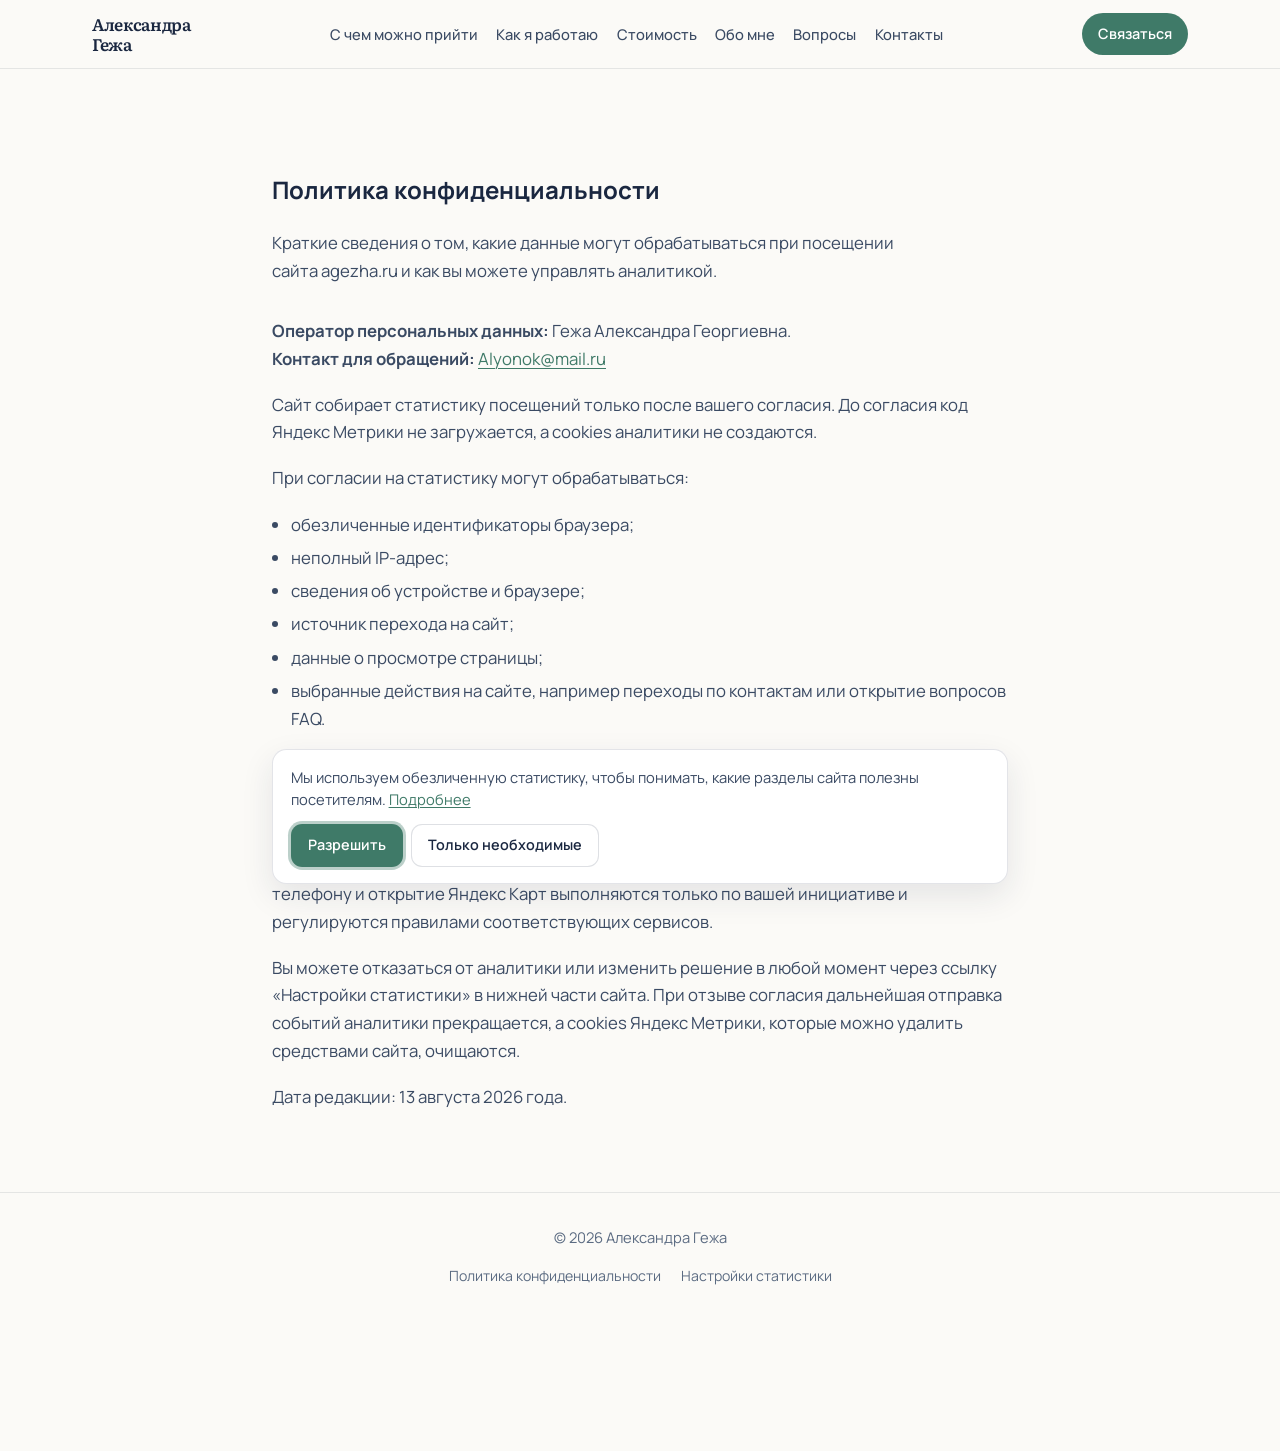
==== privacy.html @ 0c6d70a5 "Add privacy-friendly Yandex Metrica Co-authored-by: Cursor <cursoragent@cursor.com>" ====
<!DOCTYPE html>
<html lang="ru">
  <head>
    <meta charset="UTF-8" />
    <meta name="viewport" content="width=device-width, initial-scale=1" />
    <meta
      name="description"
      content="Политика конфиденциальности сайта психолога Александры Гежи."
    />
    <meta name="theme-color" content="#fbfaf7" />
    <title>Политика конфиденциальности — Александра Гежа</title>
    <link rel="canonical" href="https://agezha.ru/privacy.html" />
    <link rel="preconnect" href="https://fonts.googleapis.com" />
    <link rel="preconnect" href="https://fonts.gstatic.com" crossorigin />
    <link
      href="https://fonts.googleapis.com/css2?family=Literata:opsz,wght@7..72,500;7..72,600&family=Manrope:wght@400;500;600;700&display=swap"
      rel="stylesheet"
    />
    <link rel="stylesheet" href="styles.css" />
    <link rel="stylesheet" href="analytics.css" />
  </head>
  <body>
    <a class="skip-link" href="#main">Перейти к содержимому</a>

    <header class="site-header">
      <div class="header-inner">
        <a class="logo" href="index.html">
          <span>Александра</span>
          <span>Гежа</span>
        </a>

        <button
          class="menu-toggle"
          type="button"
          aria-expanded="false"
          aria-controls="site-nav"
          id="menu-toggle"
        >
          <span class="menu-toggle-bars" aria-hidden="true"></span>
          <span class="visually-hidden">Открыть меню</span>
        </button>

        <nav class="nav" id="site-nav" aria-label="Основная навигация">
          <a href="index.html#requests">С чем можно прийти</a>
          <a href="index.html#approach">Как я работаю</a>
          <a href="index.html#pricing">Стоимость</a>
          <a href="index.html#about">Обо мне</a>
          <a href="index.html#faq">Вопросы</a>
          <a href="index.html#contact">Контакты</a>
        </nav>

        <a class="header-cta" href="index.html#contact">Связаться</a>
      </div>
    </header>

    <main id="main">
      <section class="section" aria-labelledby="privacy-title">
        <div class="section-inner section-inner-narrow">
          <h1 id="privacy-title">Политика конфиденциальности</h1>
          <p class="section-lead">
            Краткие сведения о том, какие данные могут обрабатываться при посещении сайта
            agezha.ru и как вы можете управлять аналитикой.
          </p>

          <div class="about-text">
            <p>
              <strong>Оператор персональных данных:</strong> Гежа Александра Георгиевна.<br />
              <strong>Контакт для обращений:</strong>
              <a href="mailto:Alyonok@mail.ru">Alyonok@mail.ru</a>
            </p>

            <p>
              Сайт собирает статистику посещений только после вашего согласия. До согласия код
              Яндекс Метрики не загружается, а cookies аналитики не создаются.
            </p>

            <p>При согласии на статистику могут обрабатываться:</p>
            <ul>
              <li>обезличенные идентификаторы браузера;</li>
              <li>неполный IP-адрес;</li>
              <li>сведения об устройстве и браузере;</li>
              <li>источник перехода на сайт;</li>
              <li>данные о просмотре страницы;</li>
              <li>выбранные действия на сайте, например переходы по контактам или открытие вопросов FAQ.</li>
            </ul>

            <p>
              Цель обработки — оценка посещаемости и улучшение удобства сайта. Обработка выполняется
              с использованием сервиса Яндекс Метрика. Вебвизор и запись действий пользователя не
              применяются.
            </p>

            <p>
              Формы сбора персональных данных на сайте отсутствуют. Переход в Telegram, звонок по
              телефону и открытие Яндекс Карт выполняются только по вашей инициативе и регулируются
              правилами соответствующих сервисов.
            </p>

            <p>
              Вы можете отказаться от аналитики или изменить решение в любой момент через ссылку
              «Настройки статистики» в нижней части сайта. При отзыве согласия дальнейшая отправка
              событий аналитики прекращается, а cookies Яндекс Метрики, которые можно удалить
              средствами сайта, очищаются.
            </p>

            <p>Дата редакции: 13 августа 2026 года.</p>
          </div>
        </div>
      </section>
    </main>

    <footer class="site-footer">
      <div class="footer-inner">
        <p>© <span id="year">2026</span> Александра Гежа</p>
        <ul class="footer-links">
          <li><a href="privacy.html">Политика конфиденциальности</a></li>
          <li>
            <a href="#analytics-consent" data-analytics-settings>Настройки статистики</a>
          </li>
        </ul>
      </div>
    </footer>

    <div
      class="analytics-consent"
      id="analytics-consent"
      role="dialog"
      aria-modal="false"
      aria-labelledby="analytics-consent-title"
      aria-describedby="analytics-consent-text"
      hidden
    >
      <div class="analytics-consent-inner">
        <p class="visually-hidden" id="analytics-consent-title">Настройки статистики</p>
        <p class="analytics-consent-text" id="analytics-consent-text">
          Мы используем обезличенную статистику, чтобы понимать, какие разделы сайта полезны
          посетителям.
          <a href="privacy.html">Подробнее</a>
        </p>
        <div class="analytics-consent-actions">
          <button type="button" class="analytics-btn analytics-btn-allow" id="analytics-allow">
            Разрешить
          </button>
          <button type="button" class="analytics-btn analytics-btn-deny" id="analytics-deny">
            Только необходимые
          </button>
        </div>
      </div>
    </div>

    <script>
      (function () {
        var yearEl = document.getElementById("year");
        if (yearEl) {
          yearEl.textContent = String(new Date().getFullYear());
        }

        var header = document.querySelector(".site-header");
        var toggle = document.getElementById("menu-toggle");
        var nav = document.getElementById("site-nav");
        var navLinks = nav ? nav.querySelectorAll("a") : [];

        function setMenuOpen(isOpen) {
          if (!toggle || !nav || !header) return;
          header.classList.toggle("is-menu-open", isOpen);
          toggle.setAttribute("aria-expanded", isOpen ? "true" : "false");
          toggle.querySelector(".visually-hidden").textContent = isOpen
            ? "Закрыть меню"
            : "Открыть меню";
        }

        function closeMenu() {
          setMenuOpen(false);
        }

        if (toggle && nav) {
          toggle.addEventListener("click", function () {
            var open = toggle.getAttribute("aria-expanded") === "true";
            setMenuOpen(!open);
          });

          navLinks.forEach(function (link) {
            link.addEventListener("click", closeMenu);
          });

          document.addEventListener("keydown", function (event) {
            if (event.key === "Escape") {
              closeMenu();
            }
          });
        }
      })();
    </script>
    <script src="analytics.js" defer></script>
  </body>
</html>
---- styles.css ----
:root {
  --bg: #fbfaf7;
  --bg-alt: #eef3f2;
  --surface: #ffffff;
  --ink: #1a2740;
  --ink-soft: #3a4a63;
  --muted: #5b6b82;
  --accent: #3f7a68;
  --accent-hover: #336456;
  --accent-soft: #e7f1ed;
  --line: rgba(26, 39, 64, 0.1);
  --shadow: 0 10px 28px rgba(26, 39, 64, 0.06);
  --radius: 1rem;
  --radius-sm: 0.75rem;
  --font-body: "Manrope", system-ui, sans-serif;
  --font-display: "Literata", Georgia, serif;
  --space: clamp(1.25rem, 4vw, 2rem);
  --max: 72.5rem;
  --header-h: 4.25rem;
  --focus: 0 0 0 3px rgba(63, 122, 104, 0.35);
  --motion: 0.22s ease;
}

*,
*::before,
*::after {
  box-sizing: border-box;
}

html {
  scroll-behavior: smooth;
}

body {
  margin: 0;
  font-family: var(--font-body);
  color: var(--ink);
  background: var(--bg);
  line-height: 1.65;
  text-rendering: optimizeLegibility;
  -webkit-font-smoothing: antialiased;
}

img {
  max-width: 100%;
  height: auto;
  display: block;
}

a {
  color: var(--accent);
  text-decoration-thickness: 1px;
  text-underline-offset: 0.18em;
}

a:hover {
  color: var(--accent-hover);
}

:focus-visible {
  outline: none;
  box-shadow: var(--focus);
}

.visually-hidden {
  position: absolute;
  width: 1px;
  height: 1px;
  padding: 0;
  margin: -1px;
  overflow: hidden;
  clip: rect(0, 0, 0, 0);
  white-space: nowrap;
  border: 0;
}

.skip-link {
  position: absolute;
  left: var(--space);
  top: -3rem;
  z-index: 100;
  padding: 0.65rem 1rem;
  border-radius: var(--radius-sm);
  background: var(--ink);
  color: #fff;
  text-decoration: none;
  font-weight: 600;
}

.skip-link:focus {
  top: 0.75rem;
}

.site-header {
  position: sticky;
  top: 0;
  z-index: 40;
  background: rgba(251, 250, 247, 0.92);
  backdrop-filter: blur(12px);
  border-bottom: 1px solid var(--line);
}

.header-inner {
  max-width: var(--max);
  margin: 0 auto;
  min-height: var(--header-h);
  padding: 0.7rem var(--space);
  display: grid;
  grid-template-columns: auto 1fr auto;
  align-items: center;
  gap: 1rem;
}

.logo {
  display: flex;
  flex-direction: column;
  gap: 0.05rem;
  line-height: 1.15;
  color: var(--ink);
  text-decoration: none;
  font-family: var(--font-display);
  font-weight: 600;
  font-size: 1.05rem;
  letter-spacing: -0.02em;
}

.logo:hover {
  color: var(--ink);
}

.nav {
  display: none;
  align-items: center;
  justify-content: center;
  flex-wrap: wrap;
  gap: 0.35rem 1.15rem;
}

.nav a {
  color: var(--ink-soft);
  text-decoration: none;
  font-size: 0.92rem;
  font-weight: 500;
}

.nav a:hover {
  color: var(--accent);
}

.header-cta {
  display: none;
  justify-self: end;
  padding: 0.55rem 1rem;
  border-radius: 999px;
  background: var(--accent);
  color: #fff;
  text-decoration: none;
  font-size: 0.9rem;
  font-weight: 600;
}

.header-cta:hover {
  background: var(--accent-hover);
  color: #fff;
}

.menu-toggle {
  justify-self: end;
  width: 2.75rem;
  height: 2.75rem;
  border: 1px solid var(--line);
  border-radius: 0.7rem;
  background: var(--surface);
  color: var(--ink);
  cursor: pointer;
  display: inline-flex;
  align-items: center;
  justify-content: center;
}

.menu-toggle-bars,
.menu-toggle-bars::before,
.menu-toggle-bars::after {
  display: block;
  width: 1.15rem;
  height: 2px;
  background: currentColor;
  border-radius: 999px;
  transition: transform var(--motion), opacity var(--motion);
}

.menu-toggle-bars {
  position: relative;
}

.menu-toggle-bars::before,
.menu-toggle-bars::after {
  content: "";
  position: absolute;
  left: 0;
}

.menu-toggle-bars::before {
  top: -6px;
}

.menu-toggle-bars::after {
  top: 6px;
}

.site-header.is-menu-open .menu-toggle-bars {
  background: transparent;
}

.site-header.is-menu-open .menu-toggle-bars::before {
  top: 0;
  transform: rotate(45deg);
}

.site-header.is-menu-open .menu-toggle-bars::after {
  top: 0;
  transform: rotate(-45deg);
}

.hero {
  padding: clamp(2rem, 6vh, 3.5rem) var(--space) clamp(3rem, 8vh, 5rem);
}

.hero-inner {
  max-width: var(--max);
  margin: 0 auto;
  display: grid;
  gap: clamp(2rem, 5vw, 3.5rem);
  align-items: center;
}

.hero-brand {
  margin: 0 0 0.35rem;
  font-family: var(--font-display);
  font-size: clamp(1.55rem, 3vw, 2rem);
  font-weight: 600;
  letter-spacing: -0.03em;
  color: var(--ink);
}

.hero-role {
  margin: 0 0 1.25rem;
  color: var(--muted);
  font-size: 1rem;
  font-weight: 500;
}

.hero h1 {
  margin: 0 0 1.25rem;
  font-family: var(--font-display);
  font-size: clamp(1.85rem, 4.4vw, 3.15rem);
  line-height: 1.18;
  letter-spacing: -0.03em;
  font-weight: 600;
}

.hero-lead,
.section-lead {
  margin: 0;
  color: var(--ink-soft);
  font-size: 1.05rem;
  max-width: 40rem;
}

.hero-meta {
  margin: 1.15rem 0 0;
  color: var(--muted);
  font-weight: 500;
}

.hero-actions,
.contact-actions {
  display: flex;
  flex-wrap: wrap;
  gap: 0.75rem;
  margin-top: 1.75rem;
}

.hero-photo {
  margin: 0;
  width: min(100%, 26rem);
  justify-self: center;
  aspect-ratio: 4 / 5;
  border-radius: calc(var(--radius) + 0.15rem);
  overflow: hidden;
  background: var(--bg-alt);
  border: 1px solid var(--line);
  box-shadow: var(--shadow);
}

.hero-photo img {
  width: 100%;
  height: 100%;
  object-fit: cover;
  object-position: center 18%;
}

.btn {
  display: inline-flex;
  align-items: center;
  justify-content: center;
  min-height: 2.9rem;
  padding: 0.75rem 1.25rem;
  border-radius: 0.8rem;
  border: 1px solid transparent;
  font-weight: 600;
  font-size: 0.95rem;
  text-decoration: none;
  transition: background var(--motion), color var(--motion), border-color var(--motion),
    transform var(--motion);
}

.btn:hover {
  transform: translateY(-1px);
}

.btn-primary {
  background: var(--accent);
  color: #fff;
}

.btn-primary:hover {
  background: var(--accent-hover);
  color: #fff;
}

.btn-secondary {
  background: var(--surface);
  color: var(--ink);
  border-color: var(--line);
}

.btn-secondary:hover {
  border-color: rgba(63, 122, 104, 0.4);
  color: var(--accent-hover);
}

.section {
  padding: clamp(3.5rem, 9vh, 6rem) var(--space);
}

.section-alt {
  background: var(--bg-alt);
}

.section-inner {
  max-width: var(--max);
  margin: 0 auto;
}

.section-inner-narrow {
  max-width: 46rem;
}

.section h2 {
  margin: 0 0 1rem;
  font-family: var(--font-display);
  font-size: clamp(1.7rem, 3.5vw, 2.45rem);
  line-height: 1.2;
  letter-spacing: -0.03em;
  font-weight: 600;
}

.section-lead {
  margin-bottom: 2rem;
}

.card-grid {
  list-style: none;
  margin: 0;
  padding: 0;
  display: grid;
  gap: 1rem;
}

.card {
  background: var(--surface);
  border: 1px solid var(--line);
  border-radius: var(--radius);
  box-shadow: var(--shadow);
  padding: 1.35rem 1.3rem 1.4rem;
}

.card h3 {
  margin: 0 0 0.55rem;
  font-size: 1.08rem;
  line-height: 1.35;
  font-weight: 700;
}

.card p {
  margin: 0;
  color: var(--ink-soft);
  font-size: 0.98rem;
}

.price-card .price {
  margin: 0 0 0.7rem;
  color: var(--accent);
  font-family: var(--font-display);
  font-size: 1.55rem;
  font-weight: 600;
  letter-spacing: -0.02em;
}

.after-cards {
  margin: 1.75rem 0 0;
  color: var(--ink-soft);
}

.note-panel {
  margin-top: 2rem;
  padding: 1.5rem 1.4rem;
  border-radius: var(--radius);
  background: #f3f6f8;
  border: 1px solid rgba(26, 39, 64, 0.08);
}

.note-panel h3 {
  margin: 0 0 0.75rem;
  font-size: 1.1rem;
}

.note-panel p {
  margin: 0 0 0.85rem;
  color: var(--ink-soft);
}

.note-panel p:last-child {
  margin-bottom: 0;
}

.note-panel ul {
  margin: 0 0 1rem;
  padding-left: 1.15rem;
  color: var(--ink-soft);
}

.note-panel li + li {
  margin-top: 0.35rem;
}

.pricing-note {
  margin: 1.75rem 0 0;
  padding: 1.1rem 1.2rem;
  border-left: 3px solid rgba(63, 122, 104, 0.45);
  color: var(--ink-soft);
  background: rgba(255, 255, 255, 0.65);
  border-radius: 0 0.75rem 0.75rem 0;
}

.office-photo {
  margin: 2.25rem 0 0;
}

.office-photo img {
  width: 100%;
  border-radius: var(--radius);
  border: 1px solid var(--line);
  box-shadow: var(--shadow);
  aspect-ratio: 16 / 9;
  object-fit: cover;
  object-position: center;
}

.office-photo figcaption {
  margin-top: 0.85rem;
  color: var(--muted);
  font-size: 0.95rem;
}

.about-text p {
  margin: 0 0 1.15rem;
  color: var(--ink-soft);
  font-size: 1.05rem;
}

.about-text ul {
  margin: 0 0 1.15rem;
  padding-left: 1.2rem;
  color: var(--ink-soft);
  font-size: 1.05rem;
}

.about-text li + li {
  margin-top: 0.35rem;
}

.about-text p:last-child {
  margin-bottom: 0;
}

.about-highlight {
  margin: 1.5rem 0 !important;
  padding: 1rem 1.15rem;
  border-radius: var(--radius-sm);
  background: var(--accent-soft);
  color: var(--ink) !important;
  font-weight: 600;
  border: 1px solid rgba(63, 122, 104, 0.18);
}

.faq-list {
  margin-top: 1.5rem;
  border-top: 1px solid var(--line);
}

.faq-item {
  border-bottom: 1px solid var(--line);
}

.faq-item h3 {
  margin: 0;
  font-size: inherit;
  font-weight: inherit;
}

.faq-trigger {
  width: 100%;
  display: flex;
  align-items: center;
  justify-content: space-between;
  gap: 1rem;
  padding: 1.15rem 0.15rem;
  border: 0;
  background: transparent;
  color: var(--ink);
  text-align: left;
  cursor: pointer;
  font: inherit;
  font-weight: 600;
  font-size: 1.02rem;
  line-height: 1.4;
}

.faq-trigger:hover {
  color: var(--accent);
}

.faq-icon {
  position: relative;
  flex: 0 0 auto;
  width: 1.15rem;
  height: 1.15rem;
}

.faq-icon::before,
.faq-icon::after {
  content: "";
  position: absolute;
  background: currentColor;
  border-radius: 999px;
  transition: transform var(--motion), opacity var(--motion);
}

.faq-icon::before {
  inset: 50% 0 auto;
  height: 2px;
  transform: translateY(-50%);
}

.faq-icon::after {
  inset: 0 auto 0 50%;
  width: 2px;
  transform: translateX(-50%);
}

.faq-trigger[aria-expanded="true"] .faq-icon::after {
  transform: translateX(-50%) rotate(90deg);
  opacity: 0;
}

.faq-panel {
  padding: 0 0 1.2rem;
}

.faq-panel[hidden] {
  display: none;
}

.faq-panel p {
  margin: 0;
  color: var(--ink-soft);
  max-width: 40rem;
}

.contact-layout {
  display: grid;
  gap: 1.75rem;
  align-items: start;
}

.contact-list {
  list-style: none;
  margin: 0;
  padding: 0;
  display: grid;
  gap: 1rem;
}

.contact-label {
  display: block;
  margin-bottom: 0.2rem;
  color: var(--muted);
  font-size: 0.85rem;
  font-weight: 600;
  letter-spacing: 0.04em;
  text-transform: uppercase;
}

.contact-list a {
  color: var(--ink);
  font-size: 1.15rem;
  font-weight: 600;
  text-decoration: none;
}

.contact-list a:hover {
  color: var(--accent);
}

.contact-address {
  margin-top: 1.75rem;
}

.contact-address h3 {
  margin: 0 0 0.55rem;
  font-size: 1.05rem;
}

.contact-address p {
  margin: 0;
  color: var(--ink-soft);
}

.contact-map {
  background: var(--surface);
  border: 1px solid var(--line);
  border-radius: var(--radius);
  box-shadow: var(--shadow);
  overflow: hidden;
  padding: 0.75rem;
}

.map-frame {
  display: block;
  width: 100%;
  height: clamp(16rem, 42vw, 22rem);
  border: 0;
  border-radius: calc(var(--radius) - 0.25rem);
  touch-action: manipulation;
}

.map-fallback {
  margin: 0.75rem 0 0.15rem;
  text-align: center;
  font-size: 0.92rem;
}

.site-footer {
  padding: 2rem var(--space) 2.75rem;
  border-top: 1px solid var(--line);
  background: var(--bg);
}

.footer-inner {
  max-width: var(--max);
  margin: 0 auto;
  text-align: center;
  color: var(--muted);
  font-size: 0.92rem;
}

.footer-inner p {
  margin: 0;
}

@media (min-width: 768px) {
  .header-inner {
    grid-template-columns: auto 1fr auto;
  }

  .menu-toggle {
    display: none;
  }

  .nav {
    display: flex;
  }

  .header-cta {
    display: inline-flex;
  }

  .card-grid-3 {
    grid-template-columns: repeat(2, minmax(0, 1fr));
  }

  .hero-inner {
    grid-template-columns: minmax(0, 1.15fr) minmax(15rem, 0.85fr);
  }

  .hero-photo {
    justify-self: end;
    width: 100%;
    max-width: 24rem;
  }

  .contact-layout {
    grid-template-columns: minmax(0, 0.95fr) minmax(0, 1.05fr);
    gap: 2rem;
  }
}

@media (min-width: 1024px) {
  .card-grid-3 {
    grid-template-columns: repeat(3, minmax(0, 1fr));
  }

  .hero-photo {
    max-width: 26rem;
  }
}

@media (max-width: 767px) {
  .header-inner {
    grid-template-columns: 1fr auto;
  }

  .nav {
    position: absolute;
    left: 0;
    right: 0;
    top: 100%;
    display: none;
    flex-direction: column;
    align-items: stretch;
    gap: 0;
    padding: 0.5rem var(--space) 1rem;
    background: rgba(251, 250, 247, 0.98);
    border-bottom: 1px solid var(--line);
    box-shadow: var(--shadow);
  }

  .site-header.is-menu-open .nav {
    display: flex;
  }

  .nav a {
    padding: 0.85rem 0.2rem;
    border-bottom: 1px solid var(--line);
  }

  .nav a:last-child {
    border-bottom: 0;
  }

  .header-cta {
    display: none;
  }

  body:has(.site-header.is-menu-open) {
    overflow: hidden;
  }
}

@media (prefers-reduced-motion: reduce) {
  html {
    scroll-behavior: auto;
  }

  *,
  *::before,
  *::after {
    animation: none !important;
    transition: none !important;
    scroll-behavior: auto !important;
  }

  .btn:hover {
    transform: none;
  }
}
---- analytics.css ----
/* Consent banner and analytics UI — keep separate from the main site styles. */

body.has-consent-banner {
  padding-bottom: 7.5rem;
}

.analytics-consent {
  position: fixed;
  left: 0;
  right: 0;
  bottom: 0;
  z-index: 50;
  padding: 0.85rem clamp(1rem, 3vw, 1.5rem) 1rem;
  pointer-events: none;
}

.analytics-consent[hidden] {
  display: none !important;
}

.analytics-consent-inner {
  pointer-events: auto;
  max-width: 46rem;
  margin: 0 auto;
  display: grid;
  gap: 0.85rem;
  padding: 1rem 1.1rem;
  background: #fff;
  color: #1a2740;
  border: 1px solid rgba(26, 39, 64, 0.12);
  border-radius: 0.9rem;
  box-shadow: 0 12px 32px rgba(26, 39, 64, 0.1);
}

.analytics-consent-text {
  margin: 0;
  font-family: "Manrope", system-ui, sans-serif;
  font-size: 0.92rem;
  line-height: 1.5;
  color: #3a4a63;
}

.analytics-consent-text a {
  color: #3f7a68;
  text-underline-offset: 0.15em;
}

.analytics-consent-text a:hover {
  color: #336456;
}

.analytics-consent-actions {
  display: flex;
  flex-wrap: wrap;
  gap: 0.55rem;
}

.analytics-btn {
  appearance: none;
  display: inline-flex;
  align-items: center;
  justify-content: center;
  min-height: 2.55rem;
  padding: 0.55rem 1rem;
  border-radius: 0.7rem;
  border: 1px solid transparent;
  font: inherit;
  font-size: 0.9rem;
  font-weight: 600;
  cursor: pointer;
  transition: background 0.2s ease, color 0.2s ease, border-color 0.2s ease;
}

.analytics-btn:focus-visible {
  outline: none;
  box-shadow: 0 0 0 3px rgba(63, 122, 104, 0.35);
}

.analytics-btn-allow {
  background: #3f7a68;
  color: #fff;
}

.analytics-btn-allow:hover {
  background: #336456;
}

.analytics-btn-deny {
  background: #fff;
  color: #1a2740;
  border-color: rgba(26, 39, 64, 0.14);
}

.analytics-btn-deny:hover {
  border-color: rgba(63, 122, 104, 0.4);
  color: #336456;
}

.site-footer .footer-links {
  display: flex;
  flex-wrap: wrap;
  justify-content: center;
  gap: 0.75rem 1.25rem;
  margin: 0.85rem 0 0;
  padding: 0;
  list-style: none;
}

.site-footer .footer-links a {
  color: #5b6b82;
  font-size: 0.88rem;
  text-decoration: none;
}

.site-footer .footer-links a:hover {
  color: #3f7a68;
}

.site-footer .footer-links a:focus-visible {
  outline: none;
  box-shadow: 0 0 0 3px rgba(63, 122, 104, 0.35);
  border-radius: 0.25rem;
}

@media (max-width: 640px) {
  body.has-consent-banner {
    padding-bottom: 10.5rem;
  }

  .analytics-consent-actions {
    display: grid;
    grid-template-columns: 1fr 1fr;
  }

  .analytics-btn {
    width: 100%;
  }
}

@media (prefers-reduced-motion: reduce) {
  .analytics-btn {
    transition: none;
  }
}
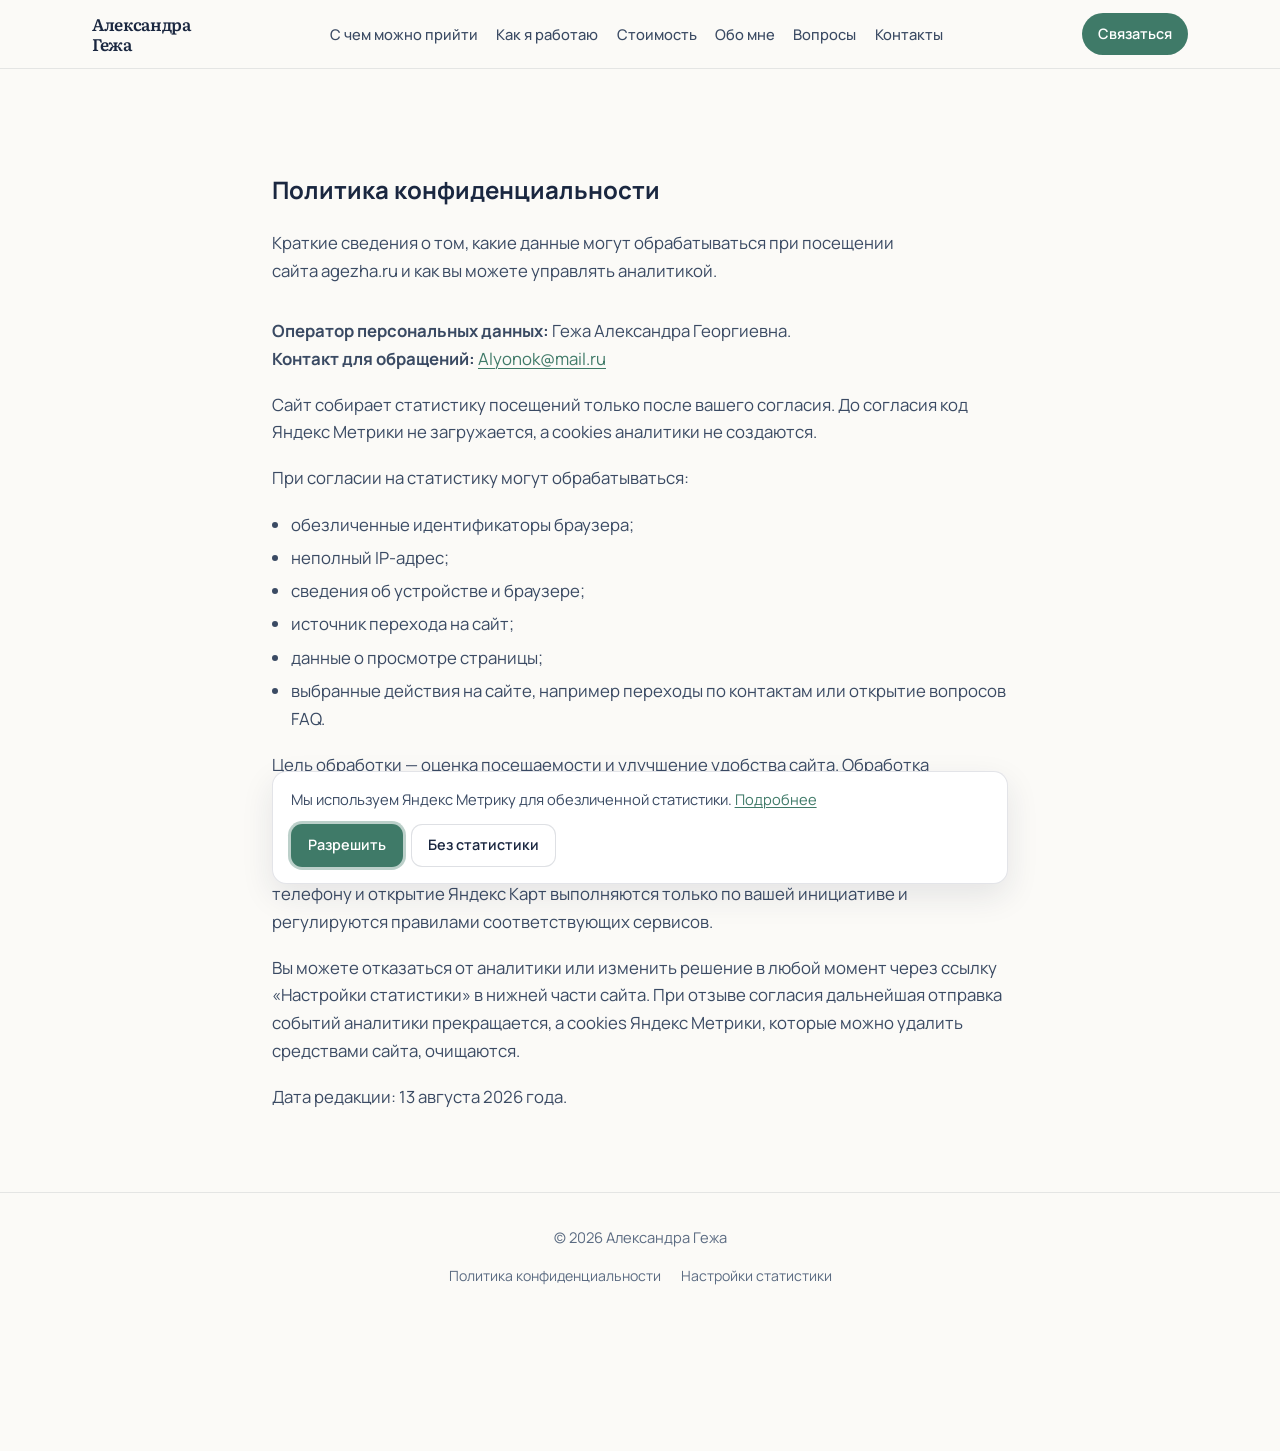
==== commit e269e04f: "Make analytics consent banner compact Co-authored-by: Cursor <cursoragent@cursor.com>" ====
--- a/privacy.html
+++ b/privacy.html
@@ -133,8 +133,7 @@
       <div class="analytics-consent-inner">
         <p class="visually-hidden" id="analytics-consent-title">Настройки статистики</p>
         <p class="analytics-consent-text" id="analytics-consent-text">
-          Мы используем обезличенную статистику, чтобы понимать, какие разделы сайта полезны
-          посетителям.
+          Мы используем Яндекс Метрику для обезличенной статистики.
           <a href="privacy.html">Подробнее</a>
         </p>
         <div class="analytics-consent-actions">
@@ -142,7 +141,7 @@
             Разрешить
           </button>
           <button type="button" class="analytics-btn analytics-btn-deny" id="analytics-deny">
-            Только необходимые
+            Без статистики
           </button>
         </div>
       </div>
--- a/analytics.css
+++ b/analytics.css
@@ -124,16 +124,41 @@
 
 @media (max-width: 640px) {
   body.has-consent-banner {
-    padding-bottom: 10.5rem;
+    padding-bottom: calc(8rem + env(safe-area-inset-bottom, 0px));
+  }
+
+  .analytics-consent {
+    padding: 8px 0 calc(8px + env(safe-area-inset-bottom, 0px));
+  }
+
+  .analytics-consent-inner {
+    width: calc(100% - 16px);
+    max-width: none;
+    box-sizing: border-box;
+    gap: 10px;
+    padding: 12px 14px;
+    border-radius: 0.75rem;
+    box-shadow: 0 4px 12px rgba(26, 39, 64, 0.08);
+  }
+
+  .analytics-consent-text {
+    font-size: 14px;
+    line-height: 1.35;
   }
 
   .analytics-consent-actions {
     display: grid;
     grid-template-columns: 1fr 1fr;
+    gap: 8px;
   }
 
   .analytics-btn {
     width: 100%;
+    min-height: 46px;
+    height: 46px;
+    padding: 0 8px;
+    font-size: 14px;
+    white-space: nowrap;
   }
 }
 
